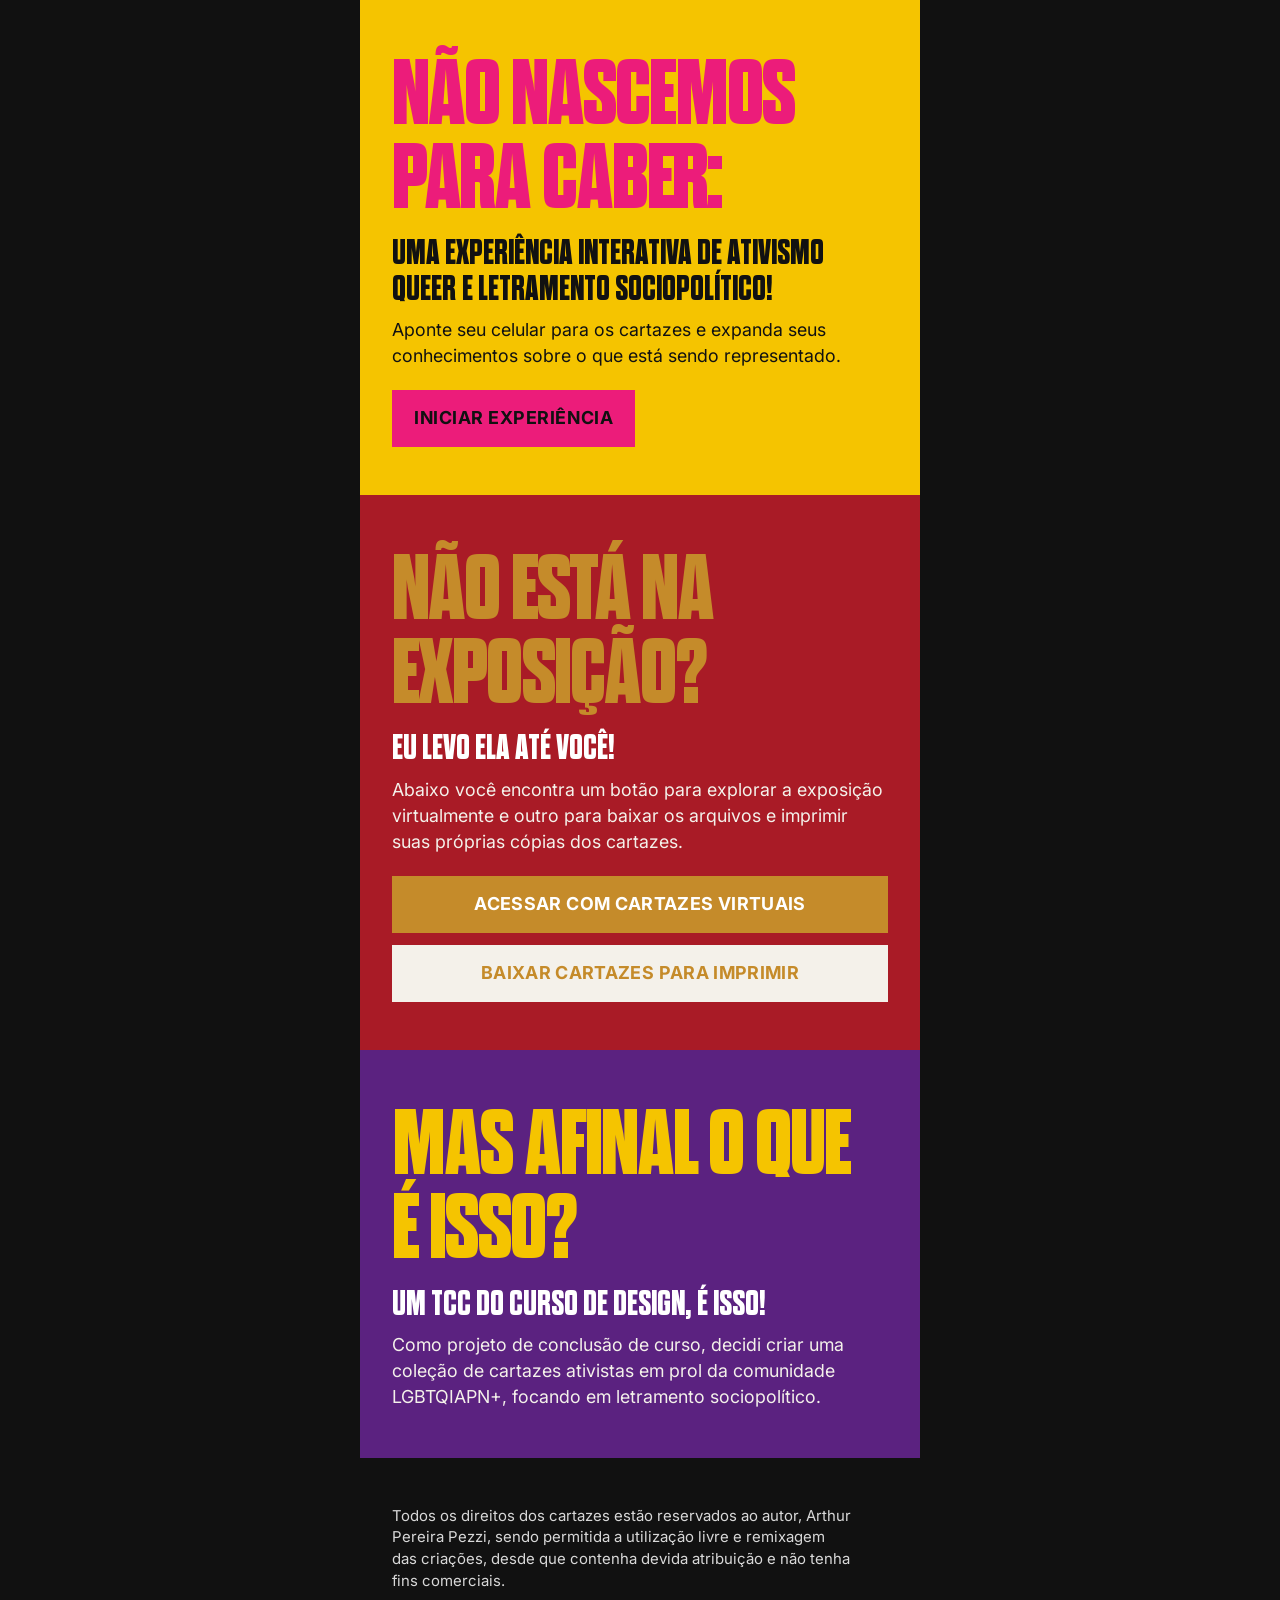
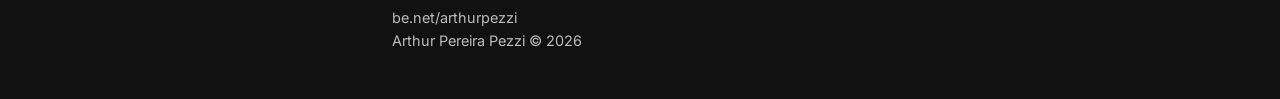
==== index.html @ a426a67b "Atualização de interface e otimizações" ====
<!doctype html>
<html lang="pt-BR">
  <head>
    <meta charset="UTF-8" />
    <meta
      name="viewport"
      content="width=device-width, initial-scale=1.0, maximum-scale=1.0, user-scalable=no"
    />
    <title>NÃO NASCEMOS PARA CABER</title>

    <link rel="preconnect" href="https://fonts.googleapis.com" />
    <link rel="preconnect" href="https://fonts.gstatic.com" crossorigin />
    <link
      href="https://fonts.googleapis.com/css2?family=Inter:wght@400;500;600;700&display=swap"
      rel="stylesheet"
    />

    <link rel="stylesheet" href="./style.css" />
  </head>
  <body data-page="home">
    <section id="start-screen">
      <div class="home-stack">
        <header class="zone zone-yellow">
          <h1 class="hero-title">NÃO NASCEMOS PARA CABER:</h1>
          <h2 class="hero-subtitle">
            UMA EXPERIÊNCIA INTERATIVA DE ATIVISMO QUEER E LETRAMENTO
            SOCIOPOLÍTICO!
          </h2>
          <p class="hero-copy">
            Aponte seu celular para os cartazes e expanda seus conhecimentos
            sobre o que está sendo representado.
          </p>
          <a id="btn-start" href="./scanner.html" class="btn-start-experience">
            INICIAR EXPERIÊNCIA
          </a>
        </header>

        <section class="zone zone-red">
          <h2 class="zone-title-ochre">NÃO ESTÁ NA EXPOSIÇÃO?</h2>
          <h3 class="zone-subtitle-white">EU LEVO ELA ATÉ VOCÊ!</h3>
          <p class="zone-copy-white">
            Abaixo você encontra um botão para explorar a exposição virtualmente
            e outro para baixar os arquivos e imprimir suas próprias cópias dos
            cartazes.
          </p>
          <div class="zone-buttons">
            <a
              id="btn-open-virtual-home"
              href="./virtuais.html"
              class="btn-virtual-ochre"
            >
              ACESSAR COM CARTAZES VIRTUAIS
            </a>
            <a
              id="btn-download-zip"
              class="btn-print-light"
              href="./assets/downloads/cartazes-nao-nascemos-para-caber.zip"
              download="cartazes-nao-nascemos-para-caber.zip"
            >
              BAIXAR CARTAZES PARA IMPRIMIR
            </a>
          </div>
        </section>

        <section class="zone zone-purple">
          <h2 class="zone-title-yellow">MAS AFINAL O QUE É ISSO?</h2>
          <h3 class="zone-subtitle-white">
            UM TCC DO CURSO DE DESIGN, É ISSO!
          </h3>
          <p class="zone-copy-white">
            Como projeto de conclusão de curso, decidi criar uma coleção de
            cartazes ativistas em prol da comunidade LGBTQIAPN+, focando em
            letramento sociopolítico.
          </p>
        </section>

        <footer class="zone zone-black">
          <p class="legal-copy">
            Todos os direitos dos cartazes estão reservados ao autor, Arthur
            Pereira Pezzi, sendo permitida a utilização livre e remixagem das
            criações, desde que contenha devida atribuição e não tenha fins
            comerciais.
          </p>
          <a
            class="author-link"
            href="https://be.net/arthurpezzi"
            target="_blank"
            rel="noopener noreferrer"
          >
            be.net/arthurpezzi
          </a>
          <div class="author-copyright">Arthur Pereira Pezzi © 2026</div>
        </footer>
      </div>
    </section>

    <script src="./dados.js"></script>
    <script src="./app.js"></script>
  </body>
</html>
---- style.css ----
@font-face {
  font-family: "Queering";
  src: url("./assets/fonts/Queering-Bold.ttf") format("truetype");
  font-weight: 700;
  font-style: normal;
  font-display: swap;
}

@font-face {
  font-family: "Queering";
  src: url("./assets/fonts/Queering-Regular.ttf") format("truetype");
  font-weight: 400;
  font-style: normal;
  font-display: swap;
}

:root {
  --font-display: "Queering", Arial, Helvetica, sans-serif;
  --font-body:
    "Inter", -apple-system, BlinkMacSystemFont, "Segoe UI", sans-serif;

  /* Paleta da Home */
  --c-yellow: #f5c400;
  --c-pink: #ec1c7a;
  --c-red: #a91b26;
  --c-ochre: #c58b2a;
  --c-purple: #5b2280;
  --c-black: #111111;
  --c-light: #f4f1ea;

  /* Variáveis dinâmicas da tela de câmera/grupos */
  --group-dot: #ec1c7a;
  --card-bg: #ec1c7a;
  --card-title: #f5c400;
  --card-dates: #f5c400;
  --card-text: #ffffff;
  --tab-selected-text: #ec1c7a;
}

* {
  box-sizing: border-box;
  margin: 0;
  padding: 0;
  -webkit-tap-highlight-color: transparent;
}

html,
body {
  width: 100%;
  min-height: 100%;
  font-family: var(--font-body);
  font-weight: 400;
  font-size: 15px;
  line-height: 1.4;
  color: var(--c-light);
  -webkit-font-smoothing: antialiased;
  text-wrap: pretty;
}

body[data-page="scanner"] {
  height: 100%;
  overflow: hidden;
  background: transparent !important;
  background-color: transparent !important;
  user-select: none;
}

body[data-page="home"],
body[data-page="virtuais"] {
  overflow-y: auto;
  -webkit-overflow-scrolling: touch;
  background-color: var(--c-black);
}

p,
h1,
h2,
h3,
h4,
blockquote,
figcaption {
  text-wrap: pretty;
}

/* Câmera ao vivo como fundo na página scanner */
body > video,
#fallback-camera-video {
  position: fixed !important;
  top: 0 !important;
  left: 0 !important;
  width: 100vw !important;
  height: 100vh !important;
  object-fit: cover !important;
  z-index: 0 !important;
  pointer-events: none;
}

#camera-overlay {
  position: fixed;
  inset: 0;
  background-color: rgba(0, 0, 0, 0.2);
  z-index: 1;
  pointer-events: none;
}

a-scene,
.a-canvas {
  position: fixed !important;
  inset: 0 !important;
  width: 100vw !important;
  height: 100vh !important;
  z-index: 2 !important;
  background: transparent !important;
  background-color: transparent !important;
}

/* ==========================================
   PÁGINA 1: HOME (index.html)
   ========================================== */
.home-stack {
  width: 100%;
  max-width: 500px;
  margin: 0 auto;
  display: flex;
  flex-direction: column;
}

.zone {
  padding: 40px 24px;
}

.zone-yellow {
  background-color: var(--c-yellow);
  color: var(--c-black);
  padding-top: 44px;
  padding-bottom: 40px;
}

.zone-red {
  background-color: var(--c-red);
  color: var(--c-light);
}

.zone-purple {
  background-color: var(--c-purple);
  color: var(--c-light);
}

.zone-black {
  background-color: var(--c-black);
  color: var(--c-light);
  padding-top: 30px;
  padding-bottom: 48px;
}

.hero-title {
  font-family: var(--font-display);
  font-size: clamp(3.9rem, 17.5vw, 5.4rem);
  font-weight: 700;
  line-height: 0.9;
  letter-spacing: -0.02em;
  text-transform: uppercase;
  color: var(--c-pink);
  margin-bottom: 18px;
  text-wrap: pretty;
}

.hero-subtitle {
  font-family: var(--font-display);
  font-size: clamp(1.5rem, 6.4vw, 2.05rem);
  font-weight: 700;
  line-height: 1.02;
  text-transform: uppercase;
  color: var(--c-black);
  margin-bottom: 12px;
  text-wrap: pretty;
}

.hero-copy {
  font-family: var(--font-body);
  font-size: 0.96rem;
  font-weight: 400;
  line-height: 1.42;
  color: var(--c-black);
  margin-bottom: 22px;
  text-wrap: pretty;
}

.btn-start-experience {
  display: inline-block;
  padding: 14px 22px;
  background-color: var(--c-pink);
  color: var(--c-black);
  border: none;
  text-decoration: none;
  font-family: var(--font-body);
  font-size: 0.98rem;
  font-weight: 700;
  text-transform: uppercase;
  letter-spacing: 0.03em;
  cursor: pointer;
}

.zone-title-ochre {
  font-family: var(--font-display);
  font-size: clamp(3.8rem, 17vw, 5.2rem);
  font-weight: 700;
  line-height: 0.9;
  letter-spacing: -0.02em;
  text-transform: uppercase;
  color: var(--c-ochre);
  margin-bottom: 18px;
  text-wrap: pretty;
}

.zone-title-yellow {
  font-family: var(--font-display);
  font-size: clamp(3.8rem, 17vw, 5.2rem);
  font-weight: 700;
  line-height: 0.9;
  letter-spacing: -0.02em;
  text-transform: uppercase;
  color: var(--c-yellow);
  margin-bottom: 18px;
  text-wrap: pretty;
}

.zone-subtitle-white {
  font-family: var(--font-display);
  font-size: clamp(1.5rem, 6.4vw, 2.05rem);
  font-weight: 700;
  line-height: 1.02;
  text-transform: uppercase;
  color: #ffffff;
  margin-bottom: 12px;
  text-wrap: pretty;
}

.zone-copy-white {
  font-family: var(--font-body);
  font-size: 0.96rem;
  font-weight: 400;
  line-height: 1.45;
  color: var(--c-light);
  text-wrap: pretty;
}

.zone-buttons {
  display: flex;
  flex-direction: column;
  gap: 12px;
  margin-top: 22px;
}

.btn-virtual-ochre {
  width: 100%;
  padding: 14px 18px;
  background-color: var(--c-ochre);
  color: #ffffff;
  border: none;
  text-decoration: none;
  font-family: var(--font-body);
  font-size: 0.95rem;
  font-weight: 700;
  text-transform: uppercase;
  letter-spacing: 0.02em;
  text-align: center;
  display: block;
  cursor: pointer;
}

.btn-print-light {
  width: 100%;
  padding: 14px 18px;
  background-color: var(--c-light);
  color: var(--c-ochre);
  border: none;
  font-family: var(--font-body);
  font-size: 0.95rem;
  font-weight: 700;
  text-transform: uppercase;
  letter-spacing: 0.02em;
  text-decoration: none;
  text-align: center;
  display: block;
  cursor: pointer;
}

.legal-copy {
  font-family: var(--font-body);
  font-size: 0.88rem;
  line-height: 1.45;
  color: rgba(255, 255, 255, 0.84);
  margin-bottom: 16px;
  text-wrap: pretty;
}

.author-link {
  display: block;
  font-family: var(--font-body);
  font-size: 0.85rem;
  color: rgba(255, 255, 255, 0.72);
  text-decoration: none;
  margin-bottom: 2px;
}

.author-copyright {
  font-family: var(--font-body);
  font-size: 0.85rem;
  color: rgba(255, 255, 255, 0.72);
}

/* ==========================================
   PÁGINA 2: SCANNER / AR (scanner.html)
   ========================================== */
#scanner-ui {
  position: fixed;
  inset: 0;
  z-index: 10;
  pointer-events: none;
  padding: 20px 18px 22px;
  display: flex;
  flex-direction: column;
  justify-content: space-between;
}

.ar-top-row {
  display: flex;
  align-items: center;
  pointer-events: auto;
}

.group-header-bar {
  display: inline-flex;
  align-items: stretch;
  background-color: #111111;
}

.btn-back-arrow {
  display: inline-flex;
  align-items: center;
  justify-content: center;
  padding: 8px 13px;
  background-color: #111111;
  color: #ffffff;
  border: none;
  border-right: 1px solid rgba(255, 255, 255, 0.18);
  text-decoration: none;
  font-family: var(--font-body);
  font-size: 1.15rem;
  font-weight: 700;
  line-height: 1;
  cursor: pointer;
}

.btn-back-arrow:active {
  background-color: #242428;
}

.group-tag {
  display: inline-flex;
  align-items: center;
  gap: 9px;
  padding: 9px 14px;
  background-color: #111111;
  color: #ffffff;
  font-family: var(--font-body);
  font-size: 0.88rem;
  font-weight: 600;
}

.status-dot {
  width: 10px;
  height: 10px;
  border-radius: 50%;
  background-color: var(--group-dot);
  flex-shrink: 0;
}

.bottom-panel {
  width: 100%;
  max-width: 440px;
  margin: 0 auto;
  pointer-events: auto;
  opacity: 0;
  transform: translateY(18px);
  transition:
    opacity 0.22s ease,
    transform 0.28s ease;
  will-change: transform, opacity;
}

.bottom-panel.visible {
  opacity: 1;
  transform: translateY(0);
}

/* Seletor elevado acima do card:
   - Selecionado: fundo preto (#111111) + letra rosa (#ec1c7a)
   - Não selecionado: fundo branco (#ffffff) + letra preta (#111111) */
.mode-tabs {
  display: grid;
  grid-template-columns: 1fr 1fr;
  width: 100%;
  margin-bottom: 10px;
}

.mode-tab {
  padding: 12px 10px;
  border: none;
  font-family: var(--font-body);
  font-size: 0.84rem;
  font-weight: 700;
  text-transform: uppercase;
  letter-spacing: 0.02em;
  cursor: pointer;
  background-color: #ffffff;
  color: #111111;
  transition:
    background-color 0.12s ease,
    color 0.12s ease;
}

.mode-tab.is-active {
  background-color: #111111;
  color: var(--tab-selected-text);
}

.group-card {
  background-color: var(--card-bg);
  padding: 18px 18px 20px;
}

.group-card-name {
  font-family: var(--font-display);
  font-size: clamp(2.15rem, 8.8vw, 2.75rem);
  font-weight: 700;
  line-height: 0.95;
  letter-spacing: -0.02em;
  text-transform: uppercase;
  color: var(--card-title);
  margin-bottom: 8px;
  text-wrap: pretty;
}

.group-card-dates {
  font-family: var(--font-display);
  font-size: 1.15rem;
  font-weight: 700;
  line-height: 1.1;
  color: var(--card-dates);
  margin-bottom: 10px;
}

.group-card-body {
  font-family: var(--font-body);
  font-size: 0.94rem;
  font-weight: 400;
  line-height: 1.4;
  color: var(--card-text);
  text-wrap: pretty;
}

/* Guia central enquanto procura um cartaz */
.reticle-a3 {
  position: fixed;
  top: 44%;
  left: 50%;
  transform: translate(-50%, -50%);
  width: min(64vw, 250px);
  aspect-ratio: 1 / 1.414;
  transition: opacity 0.25s ease;
}

.reticle-a3.locked {
  opacity: 0;
}

.corner {
  position: absolute;
  width: 24px;
  height: 24px;
  border-color: var(--c-yellow);
  border-style: solid;
}
.corner.tl {
  top: 0;
  left: 0;
  border-width: 2.5px 0 0 2.5px;
}
.corner.tr {
  top: 0;
  right: 0;
  border-width: 2.5px 2.5px 0 0;
}
.corner.bl {
  bottom: 0;
  left: 0;
  border-width: 0 0 2.5px 2.5px;
}
.corner.br {
  bottom: 0;
  right: 0;
  border-width: 0 2.5px 2.5px 0;
}

.scanline {
  position: absolute;
  left: 6%;
  right: 6%;
  height: 2px;
  background-color: var(--c-pink);
  animation: scanLoop 2.8s ease-in-out infinite;
}

@keyframes scanLoop {
  0%,
  100% {
    top: 8%;
    opacity: 0.3;
  }
  50% {
    top: 92%;
    opacity: 1;
  }
}

.reticle-caption {
  position: absolute;
  bottom: -32px;
  left: 50%;
  transform: translateX(-50%);
  font-family: var(--font-body);
  font-size: 0.78rem;
  font-weight: 700;
  text-transform: uppercase;
  white-space: nowrap;
  color: #ffffff;
  text-shadow: 0 2px 6px rgba(0, 0, 0, 0.9);
}

/* ==========================================
   PÁGINA 3: CARTAZES VIRTUAIS (virtuais.html)
   ========================================== */
.virtual-page {
  min-height: 100%;
  background-color: var(--c-black);
  padding: 28px 18px 44px;
}

.virtual-inner {
  max-width: 720px;
  margin: 0 auto;
}

.virtual-header {
  display: flex;
  justify-content: space-between;
  align-items: flex-start;
  gap: 12px;
  margin-bottom: 20px;
}

.virtual-kicker {
  font-family: var(--font-body);
  font-size: 0.78rem;
  font-weight: 700;
  text-transform: uppercase;
  color: var(--c-yellow);
}

.virtual-title {
  font-family: var(--font-display);
  font-size: 2.2rem;
  font-weight: 700;
  text-transform: uppercase;
  line-height: 0.94;
  text-wrap: pretty;
}

.btn-modal-close {
  padding: 10px 14px;
  background-color: #111111;
  color: #ffffff;
  border: 2px solid #ffffff;
  text-decoration: none;
  font-family: var(--font-body);
  font-size: 0.82rem;
  font-weight: 700;
  text-transform: uppercase;
  cursor: pointer;
}

.virtual-grid {
  display: grid;
  grid-template-columns: repeat(2, 1fr);
  gap: 14px;
}

.mockup-card {
  background-color: #1a1a1d;
  border: 2px solid var(--c-light);
  padding: 8px;
  text-align: left;
  color: var(--c-light);
  font-family: var(--font-body);
  cursor: pointer;
}

.mockup-thumb {
  width: 100%;
  aspect-ratio: 1 / 1.414;
  object-fit: cover;
  background-color: #26262b;
  display: block;
  margin-bottom: 8px;
}

.mockup-group {
  font-size: 0.72rem;
  font-weight: 700;
  margin-bottom: 2px;
}

.mockup-name {
  font-size: 0.88rem;
  font-weight: 700;
  text-transform: uppercase;
}

/* ==========================================
   MEDIA QUERIES PARA TELAS MAIORES (>= 768PX)
   ========================================== */
@media (min-width: 768px) {
  html,
  body {
    font-size: 17px;
  }

  .home-stack {
    max-width: 560px;
  }

  .zone {
    padding: 48px 32px;
  }

  .hero-title,
  .zone-title-ochre,
  .zone-title-yellow {
    font-size: 5.5rem;
  }

  .hero-subtitle,
  .zone-subtitle-white {
    font-size: 2.05rem;
  }

  .hero-copy,
  .zone-copy-white {
    font-size: 1.05rem;
  }

  .btn-start-experience,
  .btn-virtual-ochre,
  .btn-print-light {
    font-size: 1.05rem;
    padding: 16px 22px;
  }

  .bottom-panel {
    max-width: 480px;
  }

  .group-card-name {
    font-size: 2.85rem;
  }

  .group-card-dates {
    font-size: 1.25rem;
  }

  .group-card-body {
    font-size: 1.02rem;
  }

  .virtual-grid {
    grid-template-columns: repeat(3, 1fr);
    gap: 16px;
  }
}
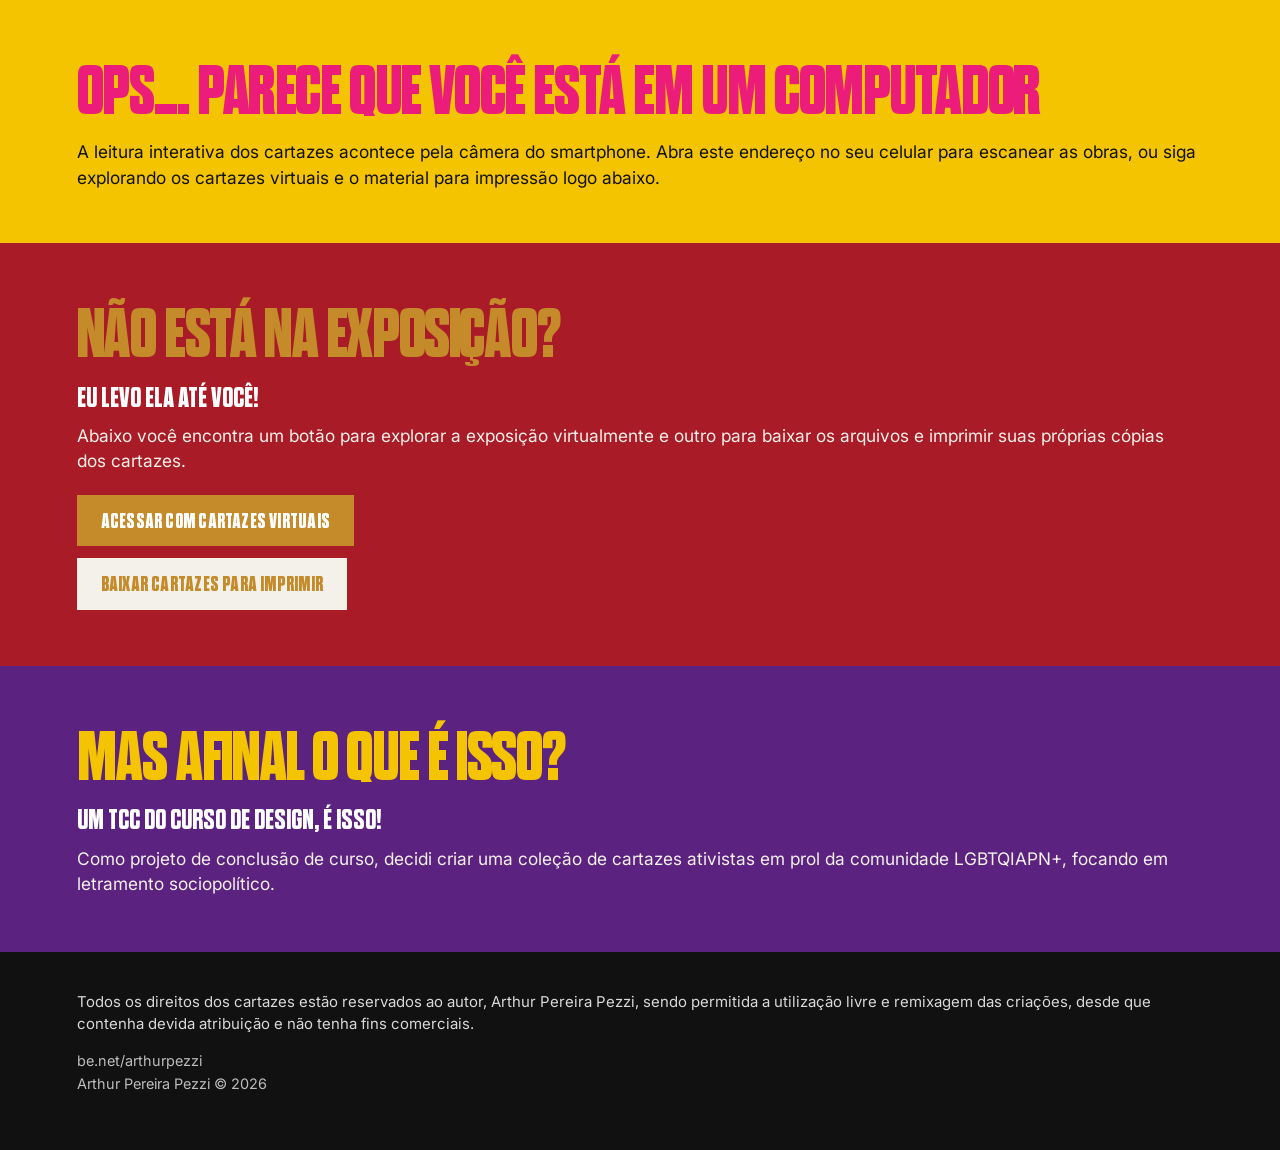
==== commit 9e7750a6: "updates de responsividade" ====
--- a/index.html
+++ b/index.html
@@ -20,19 +20,40 @@
   <body data-page="home">
     <section id="start-screen">
       <div class="home-stack">
+        <!-- Seção amarela no mobile; substituída pelo aviso no PC (>= 768px) -->
         <header class="zone zone-yellow">
-          <h1 class="hero-title">NÃO NASCEMOS PARA CABER:</h1>
-          <h2 class="hero-subtitle">
-            UMA EXPERIÊNCIA INTERATIVA DE ATIVISMO QUEER E LETRAMENTO
-            SOCIOPOLÍTICO!
-          </h2>
-          <p class="hero-copy">
-            Aponte seu celular para os cartazes e expanda seus conhecimentos
-            sobre o que está sendo representado.
-          </p>
-          <a id="btn-start" href="./scanner.html" class="btn-start-experience">
-            INICIAR EXPERIÊNCIA
-          </a>
+          <div class="zone-inner">
+            <div class="mobile-hero-content">
+              <h1 class="hero-title">NÃO NASCEMOS PARA CABER:</h1>
+              <h2 class="hero-subtitle">
+                UMA EXPERIÊNCIA INTERATIVA DE ATIVISMO QUEER E LETRAMENTO
+                SOCIOPOLÍTICO!
+              </h2>
+              <p class="hero-copy">
+                Aponte seu celular para os cartazes e expanda seus conhecimentos
+                sobre o que está sendo representado.
+              </p>
+              <a
+                id="btn-start"
+                href="./scanner.html"
+                class="btn-start-experience"
+              >
+                INICIAR EXPERIÊNCIA
+              </a>
+            </div>
+
+            <div class="desktop-computer-warning">
+              <h1 class="hero-title">
+                OPS... PARECE QUE VOCÊ ESTÁ EM UM COMPUTADOR
+              </h1>
+              <p class="hero-copy desktop-only-phrase">
+                A leitura interativa dos cartazes acontece pela câmera do
+                smartphone. Abra este endereço no seu celular para escanear as
+                obras, ou siga explorando os cartazes virtuais e o material para
+                impressão logo abaixo.
+              </p>
+            </div>
+          </div>
         </header>
 
         <section class="zone zone-red">
@@ -54,8 +75,8 @@
             <a
               id="btn-download-zip"
               class="btn-print-light"
-              href="./assets/downloads/cartazes-nao-nascemos-para-caber.zip"
-              download="cartazes-nao-nascemos-para-caber.zip"
+              href="./assets/downloads/para%20imprimir%20em%20casa.pdf"
+              download="para imprimir em casa.pdf"
             >
               BAIXAR CARTAZES PARA IMPRIMIR
             </a>
--- a/style.css
+++ b/style.css
@@ -114,19 +114,28 @@
   background-color: transparent !important;
 }
 
+/* Exibição exclusiva em computador */
+.desktop-computer-warning,
+.desktop-only-phrase {
+  display: none;
+}
+
 /* ==========================================
    PÁGINA 1: HOME (index.html)
    ========================================== */
 .home-stack {
   width: 100%;
-  max-width: 500px;
-  margin: 0 auto;
   display: flex;
   flex-direction: column;
 }
 
 .zone {
+  width: 100%;
   padding: 40px 24px;
+}
+
+.zone-inner {
+  width: 100%;
 }
 
 .zone-yellow {
@@ -186,21 +195,6 @@
   text-wrap: pretty;
 }
 
-.btn-start-experience {
-  display: inline-block;
-  padding: 14px 22px;
-  background-color: var(--c-pink);
-  color: var(--c-black);
-  border: none;
-  text-decoration: none;
-  font-family: var(--font-body);
-  font-size: 0.98rem;
-  font-weight: 700;
-  text-transform: uppercase;
-  letter-spacing: 0.03em;
-  cursor: pointer;
-}
-
 .zone-title-ochre {
   font-family: var(--font-display);
   font-size: clamp(3.8rem, 17vw, 5.2rem);
@@ -245,45 +239,54 @@
   text-wrap: pretty;
 }
 
+/* Todos os botões com o mesmo padding e fonte Queering Bold em caixa alta */
+.btn-start-experience,
+.btn-virtual-ochre,
+.btn-print-light,
+.mode-tab,
+.btn-back-arrow,
+.btn-modal-close {
+  padding: 15px 22px;
+  font-family: var(--font-display);
+  font-size: 1.25rem;
+  font-weight: 700;
+  text-transform: uppercase;
+  letter-spacing: 0.01em;
+  line-height: 1;
+  text-decoration: none;
+  text-align: center;
+  border: none;
+  cursor: pointer;
+}
+
+.btn-start-experience {
+  display: inline-block;
+  width: fit-content;
+  background-color: var(--c-pink);
+  color: var(--c-black);
+}
+
+/* Botões da zona vermelha um acima do outro */
 .zone-buttons {
   display: flex;
   flex-direction: column;
+  align-items: flex-start;
   gap: 12px;
   margin-top: 22px;
 }
 
 .btn-virtual-ochre {
-  width: 100%;
-  padding: 14px 18px;
+  display: inline-block;
+  width: fit-content;
   background-color: var(--c-ochre);
   color: #ffffff;
-  border: none;
-  text-decoration: none;
-  font-family: var(--font-body);
-  font-size: 0.95rem;
-  font-weight: 700;
-  text-transform: uppercase;
-  letter-spacing: 0.02em;
-  text-align: center;
-  display: block;
-  cursor: pointer;
 }
 
 .btn-print-light {
-  width: 100%;
-  padding: 14px 18px;
+  display: inline-block;
+  width: fit-content;
   background-color: var(--c-light);
   color: var(--c-ochre);
-  border: none;
-  font-family: var(--font-body);
-  font-size: 0.95rem;
-  font-weight: 700;
-  text-transform: uppercase;
-  letter-spacing: 0.02em;
-  text-decoration: none;
-  text-align: center;
-  display: block;
-  cursor: pointer;
 }
 
 .legal-copy {
@@ -340,17 +343,9 @@
   display: inline-flex;
   align-items: center;
   justify-content: center;
-  padding: 8px 13px;
   background-color: #111111;
   color: #ffffff;
-  border: none;
   border-right: 1px solid rgba(255, 255, 255, 0.18);
-  text-decoration: none;
-  font-family: var(--font-body);
-  font-size: 1.15rem;
-  font-weight: 700;
-  line-height: 1;
-  cursor: pointer;
 }
 
 .btn-back-arrow:active {
@@ -395,9 +390,6 @@
   transform: translateY(0);
 }
 
-/* Seletor elevado acima do card:
-   - Selecionado: fundo preto (#111111) + letra rosa (#ec1c7a)
-   - Não selecionado: fundo branco (#ffffff) + letra preta (#111111) */
 .mode-tabs {
   display: grid;
   grid-template-columns: 1fr 1fr;
@@ -406,14 +398,7 @@
 }
 
 .mode-tab {
-  padding: 12px 10px;
-  border: none;
-  font-family: var(--font-body);
-  font-size: 0.84rem;
-  font-weight: 700;
-  text-transform: uppercase;
-  letter-spacing: 0.02em;
-  cursor: pointer;
+  width: 100%;
   background-color: #ffffff;
   color: #111111;
   transition:
@@ -530,8 +515,8 @@
   bottom: -32px;
   left: 50%;
   transform: translateX(-50%);
-  font-family: var(--font-body);
-  font-size: 0.78rem;
+  font-family: var(--font-display);
+  font-size: 1rem;
   font-weight: 700;
   text-transform: uppercase;
   white-space: nowrap;
@@ -549,7 +534,7 @@
 }
 
 .virtual-inner {
-  max-width: 720px;
+  max-width: 960px;
   margin: 0 auto;
 }
 
@@ -579,16 +564,9 @@
 }
 
 .btn-modal-close {
-  padding: 10px 14px;
   background-color: #111111;
   color: #ffffff;
   border: 2px solid #ffffff;
-  text-decoration: none;
-  font-family: var(--font-body);
-  font-size: 0.82rem;
-  font-weight: 700;
-  text-transform: uppercase;
-  cursor: pointer;
 }
 
 .virtual-grid {
@@ -623,13 +601,15 @@
 }
 
 .mockup-name {
-  font-size: 0.88rem;
-  font-weight: 700;
-  text-transform: uppercase;
+  font-family: var(--font-display);
+  font-size: 1.05rem;
+  font-weight: 700;
+  text-transform: uppercase;
+  line-height: 1.05;
 }
 
 /* ==========================================
-   MEDIA QUERIES PARA TELAS MAIORES (>= 768PX)
+   RESPONSIVIDADE PARA PC (>= 768PX)
    ========================================== */
 @media (min-width: 768px) {
   html,
@@ -637,35 +617,66 @@
     font-size: 17px;
   }
 
-  .home-stack {
-    max-width: 560px;
+  .mobile-hero-content {
+    display: none;
+  }
+
+  .desktop-computer-warning {
+    display: block;
+  }
+
+  .desktop-only-phrase {
+    display: block;
+    font-size: 1.05rem;
+    line-height: 1.5;
+    margin-bottom: 0;
   }
 
   .zone {
-    padding: 48px 32px;
+    padding: 56px clamp(32px, 6vw, 96px);
+  }
+
+  .zone-inner {
+    width: 100%;
+    max-width: 1200px;
+  }
+
+  .zone-yellow {
+    padding-top: 56px;
+    padding-bottom: 52px;
+  }
+
+  .zone-black {
+    padding-top: 40px;
+    padding-bottom: 56px;
   }
 
   .hero-title,
   .zone-title-ochre,
   .zone-title-yellow {
-    font-size: 5.5rem;
+    font-size: clamp(3.6rem, 5.5vw, 5.4rem);
+    line-height: 0.92;
   }
 
   .hero-subtitle,
   .zone-subtitle-white {
-    font-size: 2.05rem;
+    font-size: clamp(1.55rem, 2.2vw, 2.2rem);
+    line-height: 1.04;
   }
 
   .hero-copy,
   .zone-copy-white {
-    font-size: 1.05rem;
+    font-size: 1.02rem;
   }
 
   .btn-start-experience,
   .btn-virtual-ochre,
-  .btn-print-light {
-    font-size: 1.05rem;
-    padding: 16px 22px;
+  .btn-print-light,
+  .mode-tab,
+  .btn-back-arrow,
+  .btn-modal-close {
+    padding: 15px 24px;
+    font-size: 1.25rem;
   }
 
   .bottom-panel {
@@ -686,6 +697,6 @@
 
   .virtual-grid {
     grid-template-columns: repeat(3, 1fr);
-    gap: 16px;
-  }
-}
+    gap: 18px;
+  }
+}
